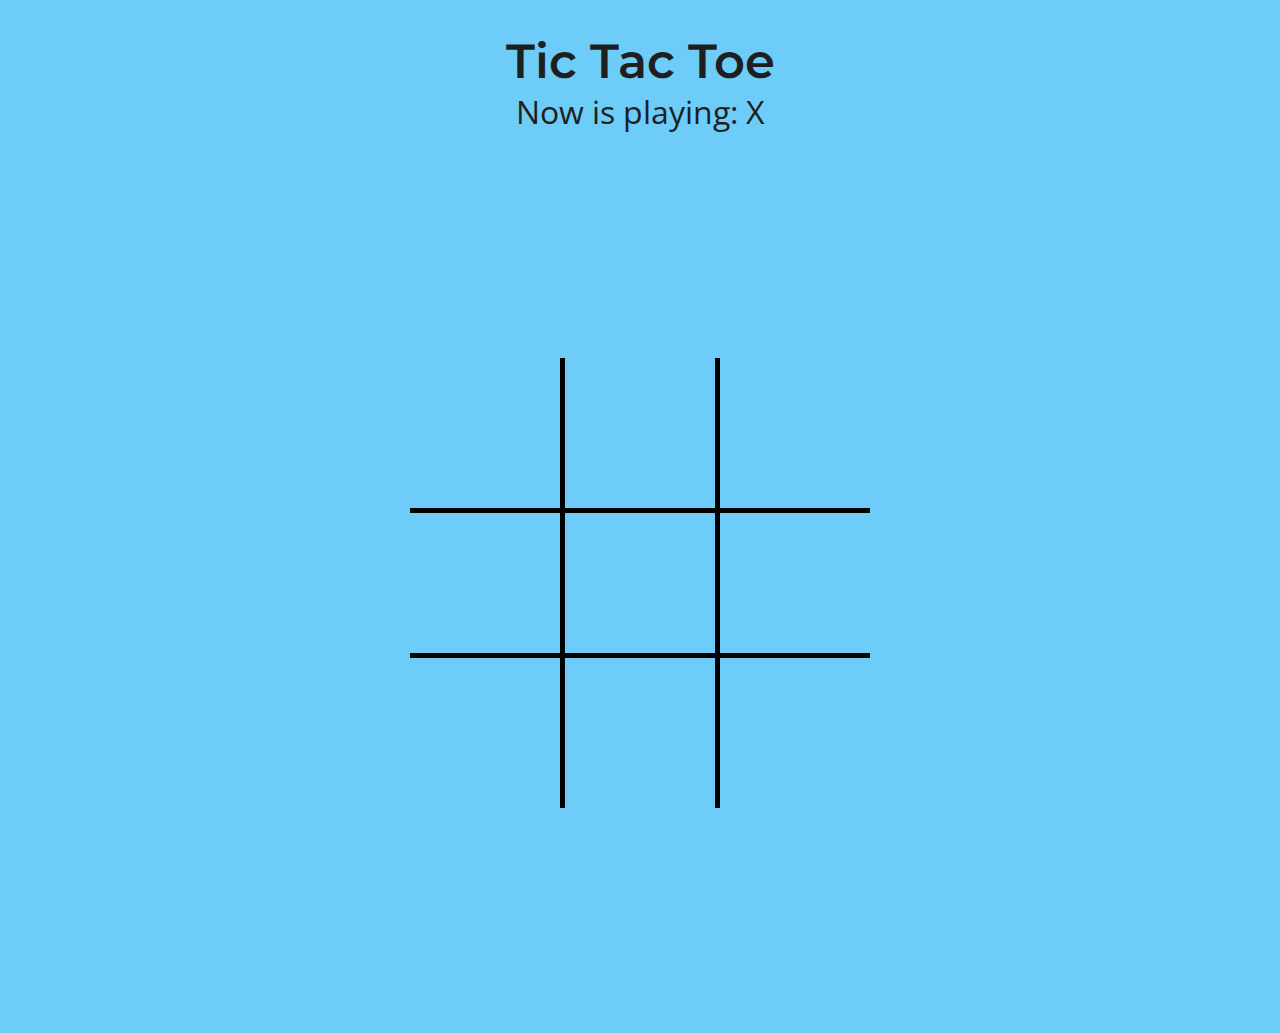
==== index.html @ 9acc7803 "First commit, works in local" ====
<!DOCTYPE html>
<html lang="en">

<head>
    <meta charset="UTF-8">
    <meta http-equiv="X-UA-Compatible" content="IE=edge">
    <meta name="viewport" content="width=device-width, initial-scale=1.0">
    <title>Tic Tac Toe Proyect</title>
    <link rel="stylesheet" href="styles.css">
</head>
<!-- To display "Game over" put class bg-game-over into body and display block p class game over -->
<body class="">
    <div class="header">
        <h1 class="game-name">Tic Tac Toe</h1>
        <p class="playing-display" style="display: block">Now is playing: <span id="playerActive">X</span></p>
        <p class="game-over" style="display: none">
            Game Over
            <br>
            <span>X Won!</span>
        </p>
    </div>


    <div class="board playing-x" id="board">
        <div class="column column-1">
            <div class="cell row-1" id="cell-11"></div>
            <div class="cell row-2" id="cell-21"></div>
            <div class="cell row-3" id="cell-31"></div>
        </div>
        <div class="column column-2">
            <div class="cell row-1" id="cell-12"></div>
            <div class="cell row-2" id="cell-22"></div>
            <div class="cell row-3" id="cell-32"></div>
        </div>
        <div class="column column-3">
            <div class="cell row-1" id="cell-13"></div>
            <div class="cell row-2" id="cell-23"></div>
            <div class="cell row-3" id="cell-33"></div>
        </div>
    </div>


    <script src="main.js"></script>
</body>

</html>
---- styles.css ----
@import url('https://fonts.googleapis.com/css2?family=Montserrat:wght@600&display=swap');
@import url('https://fonts.googleapis.com/css2?family=Open+Sans+Condensed:wght@300&display=swap');
:root {
    /* VARIABLES */
    --cell-size: 150px;
    --mark-size: calc(var(--cell-size) * .80);
    --cell-borders: 5px solid #000;
    --player-color: #000;
    --hover-color: #DFDFDF;
/*      --bg-color: #EFEFFE; */
     --bg-color: rgb(109, 204, 248);
}
* {
    margin: 0;
    padding: 0;
    box-sizing: border-box;
}
body {
    background-color: var(--bg-color);
    color: #1F1F1F;
    overflow: hidden;
}

.header {
    padding-top: 2rem;
    text-align: center;
    font-family: 'Montserrat', sans-serif;
}
.game-name {
    font-size: 3rem;
    font-weight: 600;
}
.playing-display {
    font-size: 2rem;
    font-family: 'Open Sans Condensed', sans-serif; 
}
.game-over {
    font-size: 5rem;
    color: white;
    text-transform: uppercase;
    position: fixed;
    top: 50%;
    left: 50%;
    transform: translate(-50%, -50%);
    z-index: 1000;
}
.game-over span {
    text-transform: initial;
    font-size: 3.5rem;
}
.bg-game-over {
    background-color: #333;
    z-index: 500;
}

.board {
    width: 100vw;
    height: 100vh;
    display: grid;
    justify-content: center;
    align-content: center;
    grid-template-columns: repeat(3, auto);
    justify-items: center;
    align-items: center;
}
.cell {
    width: var(--cell-size);
    height: var(--cell-size);
    cursor: pointer;
    display: flex;
    justify-content: center;
    align-items: center;
}
.column-2 { 
    border-left: var(--cell-borders);
    border-right: var(--cell-borders);
}
.row-2 {
    border-top: var(--cell-borders);
    border-bottom: var(--cell-borders);
}

.x,.o {
    cursor: default;
}
.x::after,
.x::before,
.playing-x .cell:not(.x):not(.o):hover::before,
.playing-x .cell:not(.x):not(.o):hover::after {
    position: absolute;
    content: '';
    width: calc(var(--mark-size) * .10);
    height: var(--mark-size);
    background-color: var(--player-color);
    border-radius: 45%;
}
.x::after,
.playing-x .cell:not(.x):not(.o):hover::after {
    transform: rotate(45deg);
}
.x::before,
.playing-x .cell:not(.x):not(.o):hover::before {
    transform: rotate(-45deg);
}

.o::after,
.o::before,
.playing-o .cell:not(.x):not(.o):hover::after,
.playing-o .cell:not(.x):not(.o):hover::before {
    position: absolute;
    content: '';
    width: calc(var(--mark-size) * .8);
    height: calc(var(--mark-size) * .8);
    background-color: transparent;
    border: var(--player-color) calc(var(--mark-size) * .10) solid;
    border-radius: 50%;
}

.playing-o .cell:not(.x):not(.o):hover::before,
.playing-x .cell:not(.x):not(.o):hover::after,
.playing-x .cell:not(.x):not(.o):hover::before {
    background-color: var(--hover-color);
}


@media (max-width: 576px) {
    :root {
        --cell-size: 120px;
    }
}
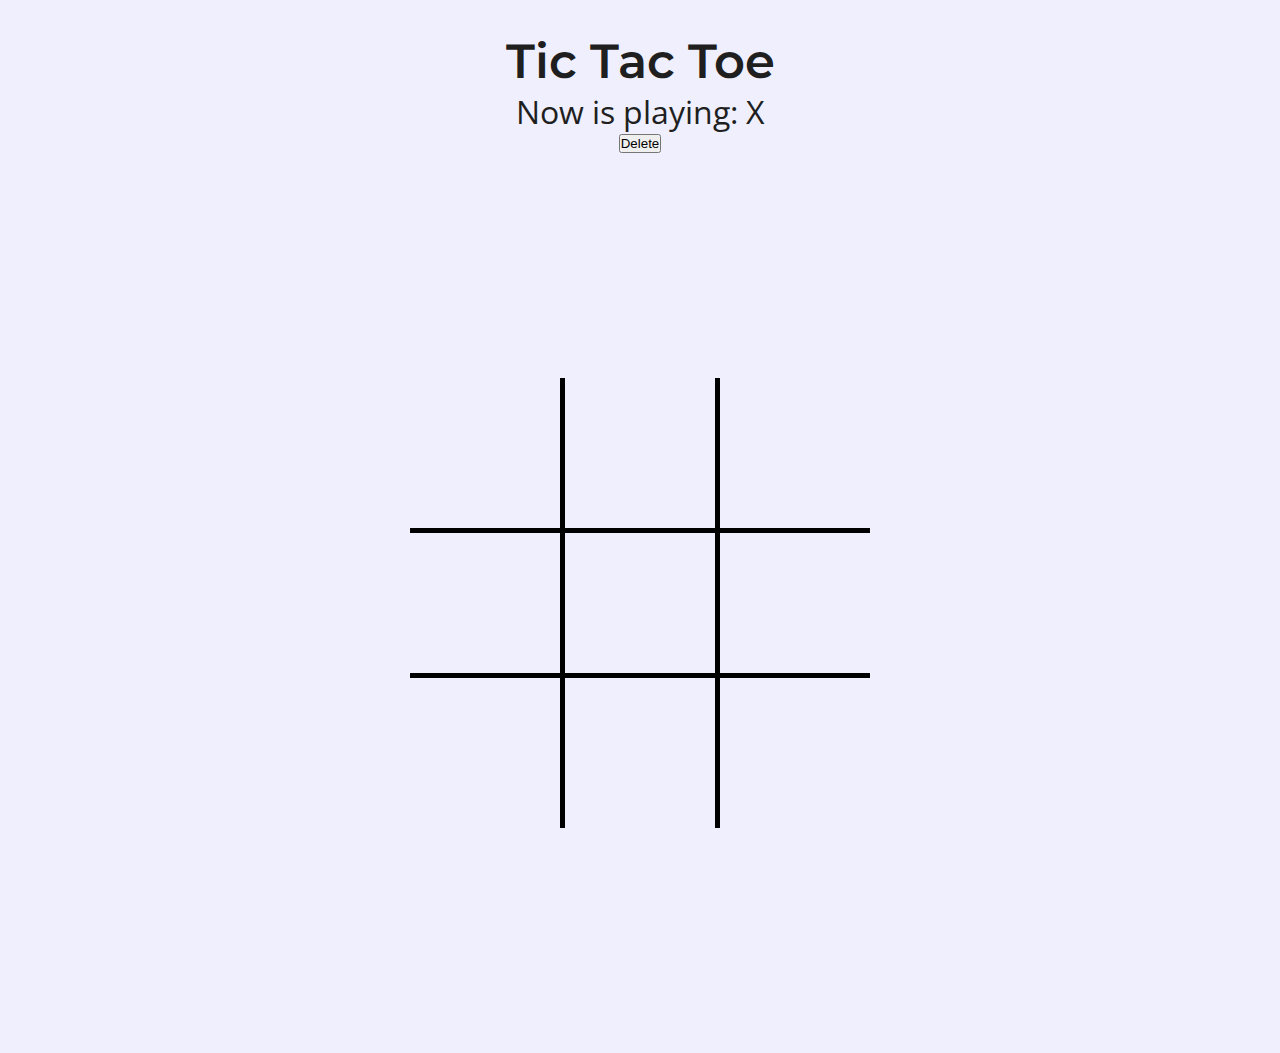
==== commit 02ee3198: "Beta version TIC TAC TOE multiplayer" ====
--- a/index.html
+++ b/index.html
@@ -17,6 +17,10 @@
             Game Over
             <br>
             <span>X Won!</span>
+
+            <form action="PHP/test.php" method="POST">
+                <button>Delete</button>
+            </form>
         </p>
     </div>
 
--- a/styles.css
+++ b/styles.css
@@ -7,8 +7,8 @@
     --cell-borders: 5px solid #000;
     --player-color: #000;
     --hover-color: #DFDFDF;
-/*      --bg-color: #EFEFFE; */
-     --bg-color: rgb(109, 204, 248);
+    --bg-color: #EFEFFE;
+/*      --bg-color: rgb(109, 204, 248); */
 }
 * {
     margin: 0;
@@ -116,7 +116,10 @@
     border-radius: 50%;
 }
 
-.playing-o .cell:not(.x):not(.o):hover::before,
+.playing-o .cell:not(.x):not(.o):hover::after,
+.playing-o .cell:not(.x):not(.o):hover::before {
+    border-color: var(--hover-color);
+}
 .playing-x .cell:not(.x):not(.o):hover::after,
 .playing-x .cell:not(.x):not(.o):hover::before {
     background-color: var(--hover-color);
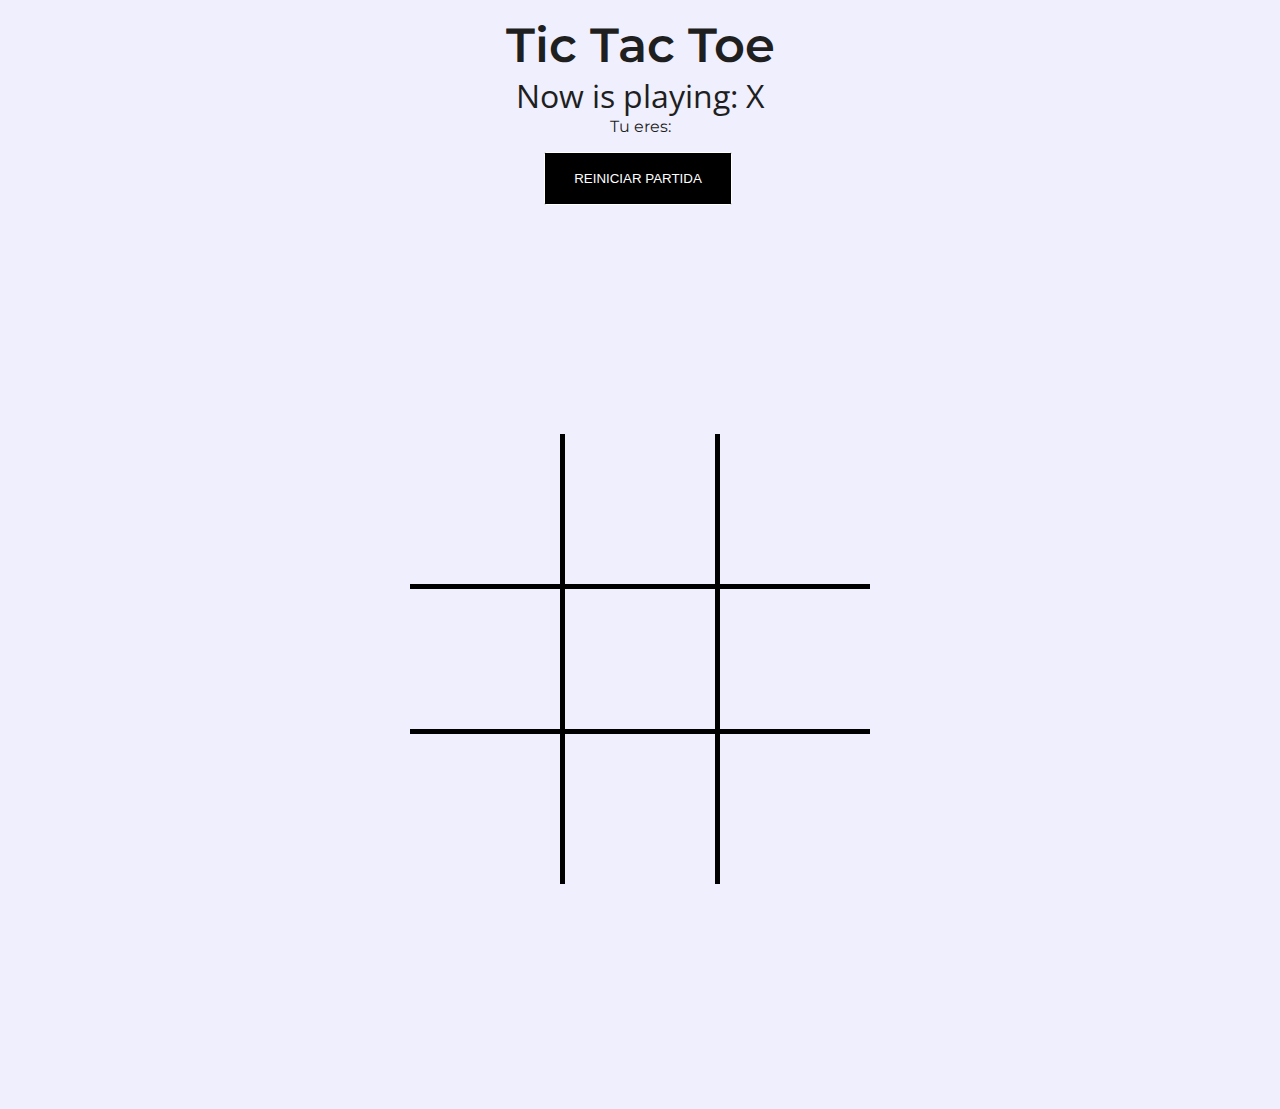
==== commit fc43edad: "Adding payers name" ====
--- a/index.html
+++ b/index.html
@@ -13,17 +13,17 @@
     <div class="header">
         <h1 class="game-name">Tic Tac Toe</h1>
         <p class="playing-display" style="display: block">Now is playing: <span id="playerActive">X</span></p>
+        <p>Tu eres: <span id="playerIcon"></span></p>
         <p class="game-over" style="display: none">
             Game Over
             <br>
             <span>X Won!</span>
 
             <form action="PHP/test.php" method="POST">
-                <button>Delete</button>
+                <button class="btn">REINICIAR PARTIDA</button>
             </form>
         </p>
     </div>
-
 
     <div class="board playing-x" id="board">
         <div class="column column-1">
--- a/styles.css
+++ b/styles.css
@@ -22,7 +22,7 @@
 }
 
 .header {
-    padding-top: 2rem;
+    padding-top: 1rem;
     text-align: center;
     font-family: 'Montserrat', sans-serif;
 }
@@ -52,6 +52,26 @@
     background-color: #333;
     z-index: 500;
 }
+.btn {
+    display: inline-block;
+    padding:1.35em 2.2em;
+    border:0.1em solid #FFFFFF;
+    margin:1rem 0.3em 0.3em 0;
+    border-radius:0.12em;
+    box-sizing: border-box;
+    text-decoration:none;
+    font-family:'Roboto',sans-serif;
+    font-weight:300;
+    color:#FFFFFF;
+    text-align:center;
+    transition: all 0.2s;
+    background-color: #000000;
+}
+.btn:hover {
+    color:#000000;
+    background-color:#FFFFFF;
+    border-color: #000000;
+    }
 
 .board {
     width: 100vw;
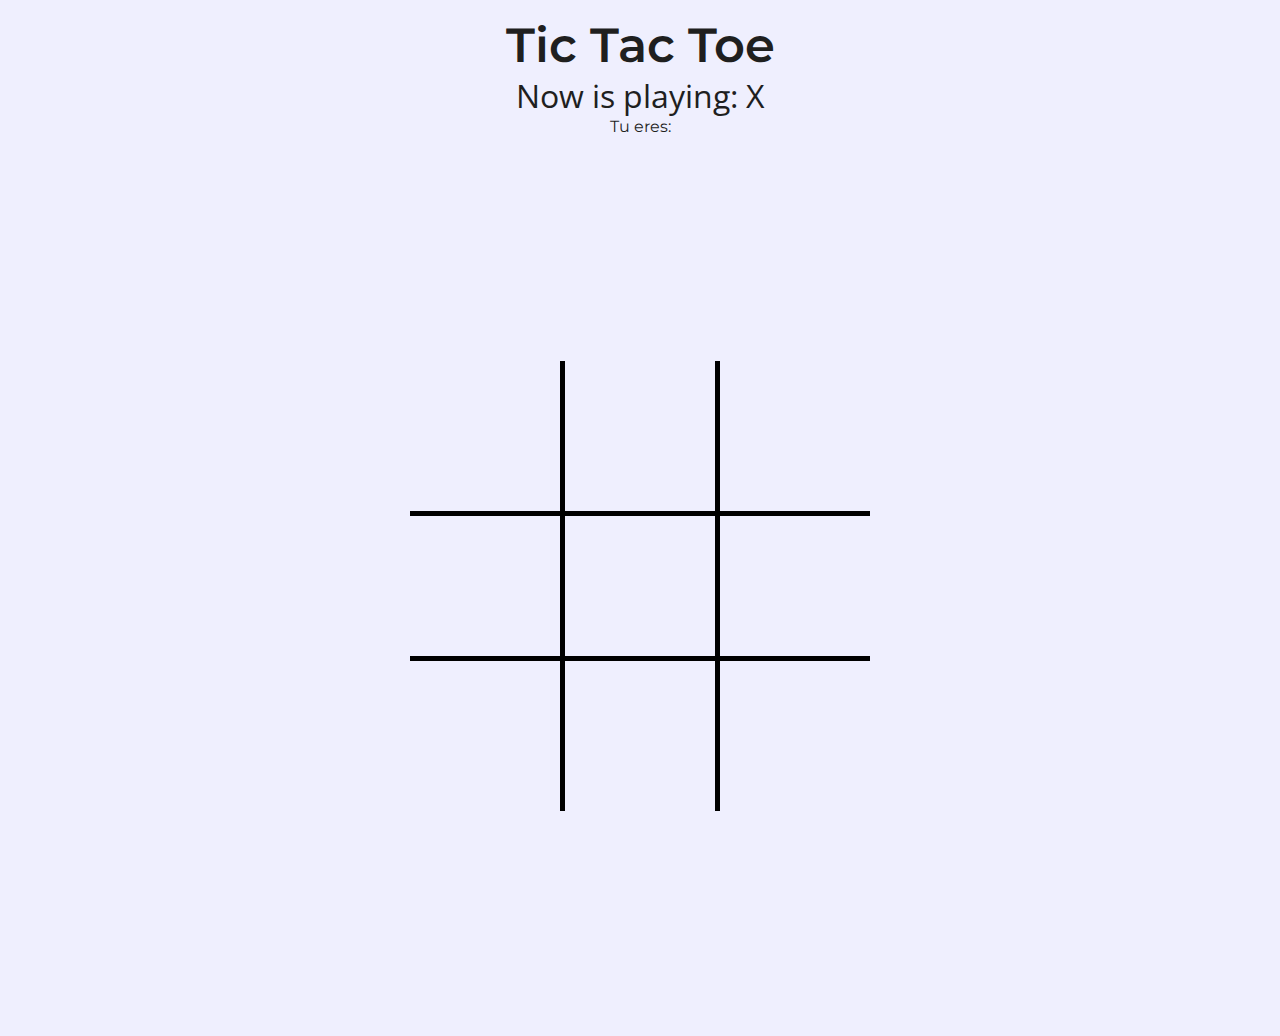
==== commit f2082b2d: "game over page CSS and some Js features" ====
--- a/index.html
+++ b/index.html
@@ -9,20 +9,16 @@
     <link rel="stylesheet" href="styles.css">
 </head>
 <!-- To display "Game over" put class bg-game-over into body and display block p class game over -->
-<body class="">
+<body class="" id="body">
     <div class="header">
         <h1 class="game-name">Tic Tac Toe</h1>
         <p class="playing-display" style="display: block">Now is playing: <span id="playerActive">X</span></p>
         <p>Tu eres: <span id="playerIcon"></span></p>
-        <p class="game-over" style="display: none">
-            Game Over
-            <br>
-            <span>X Won!</span>
-
-            <form action="PHP/test.php" method="POST">
-                <button class="btn">REINICIAR PARTIDA</button>
-            </form>
-        </p>
+        <div class="game-over" style="display: none" id="gameOver">
+            <span>Game Over!</span>
+            <p id="winnerId"></p>
+            <button class="btn" id="newGame">NUEVA PARTIDA</button>
+        </div>
     </div>
 
     <div class="board playing-x" id="board">
--- a/styles.css
+++ b/styles.css
@@ -37,7 +37,6 @@
 .game-over {
     font-size: 5rem;
     color: white;
-    text-transform: uppercase;
     position: fixed;
     top: 50%;
     left: 50%;
@@ -45,8 +44,11 @@
     z-index: 1000;
 }
 .game-over span {
-    text-transform: initial;
-    font-size: 3.5rem;
+    text-transform: uppercase;
+}
+.game-over p {
+    display: block;
+    font-size: 2.5rem;
 }
 .bg-game-over {
     background-color: #333;
@@ -56,7 +58,6 @@
     display: inline-block;
     padding:1.35em 2.2em;
     border:0.1em solid #FFFFFF;
-    margin:1rem 0.3em 0.3em 0;
     border-radius:0.12em;
     box-sizing: border-box;
     text-decoration:none;
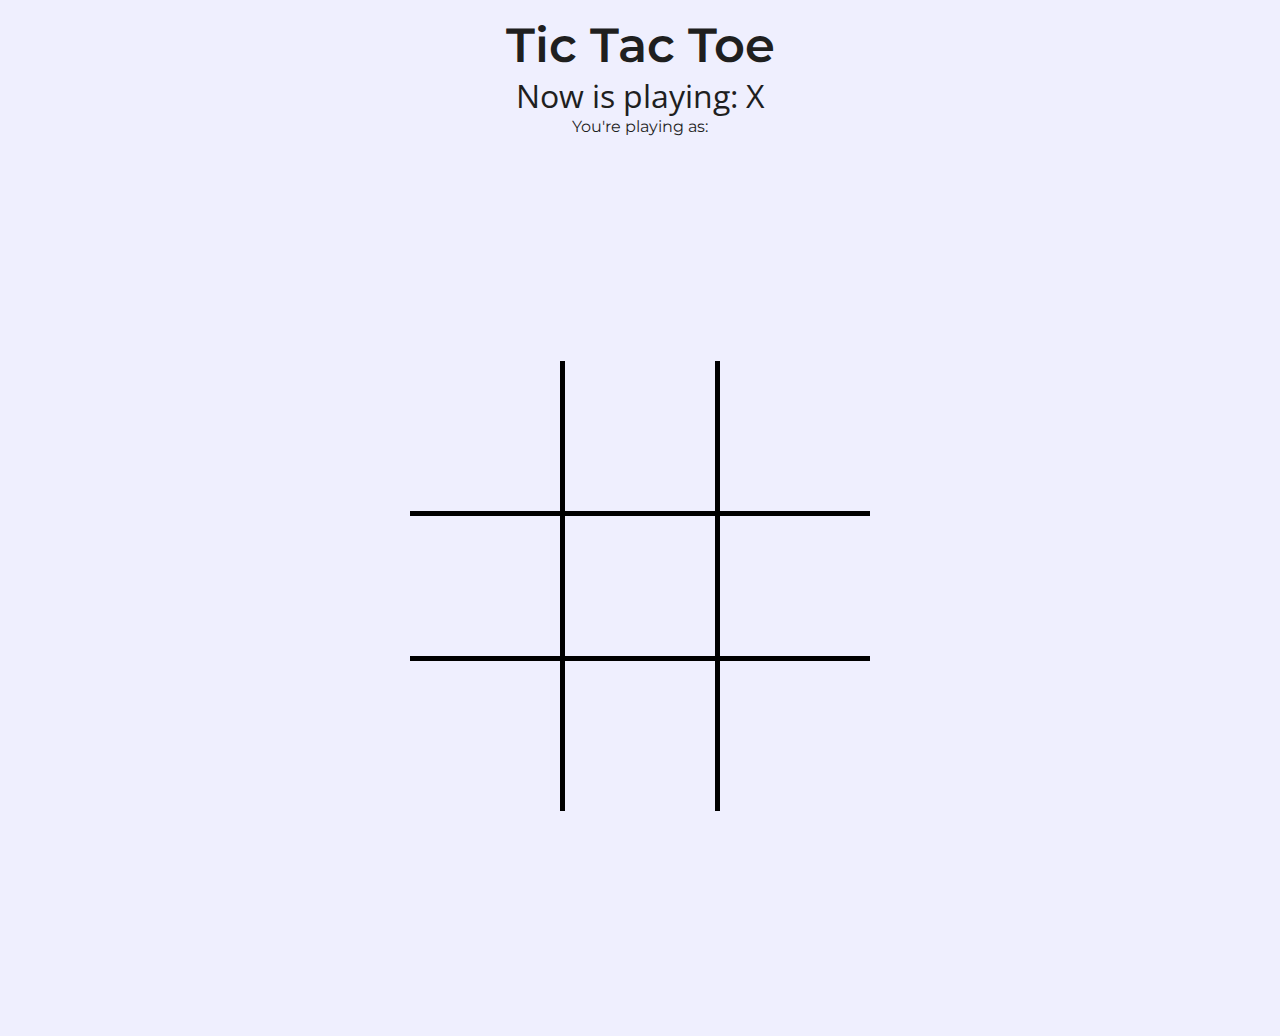
==== commit d395d992: "Game over implemented" ====
--- a/index.html
+++ b/index.html
@@ -13,7 +13,7 @@
     <div class="header">
         <h1 class="game-name">Tic Tac Toe</h1>
         <p class="playing-display" style="display: block">Now is playing: <span id="playerActive">X</span></p>
-        <p>Tu eres: <span id="playerIcon"></span></p>
+        <p>You're playing as: <span id="playerIcon"></span></p>
         <div class="game-over" style="display: none" id="gameOver">
             <span>Game Over!</span>
             <p id="winnerId"></p>
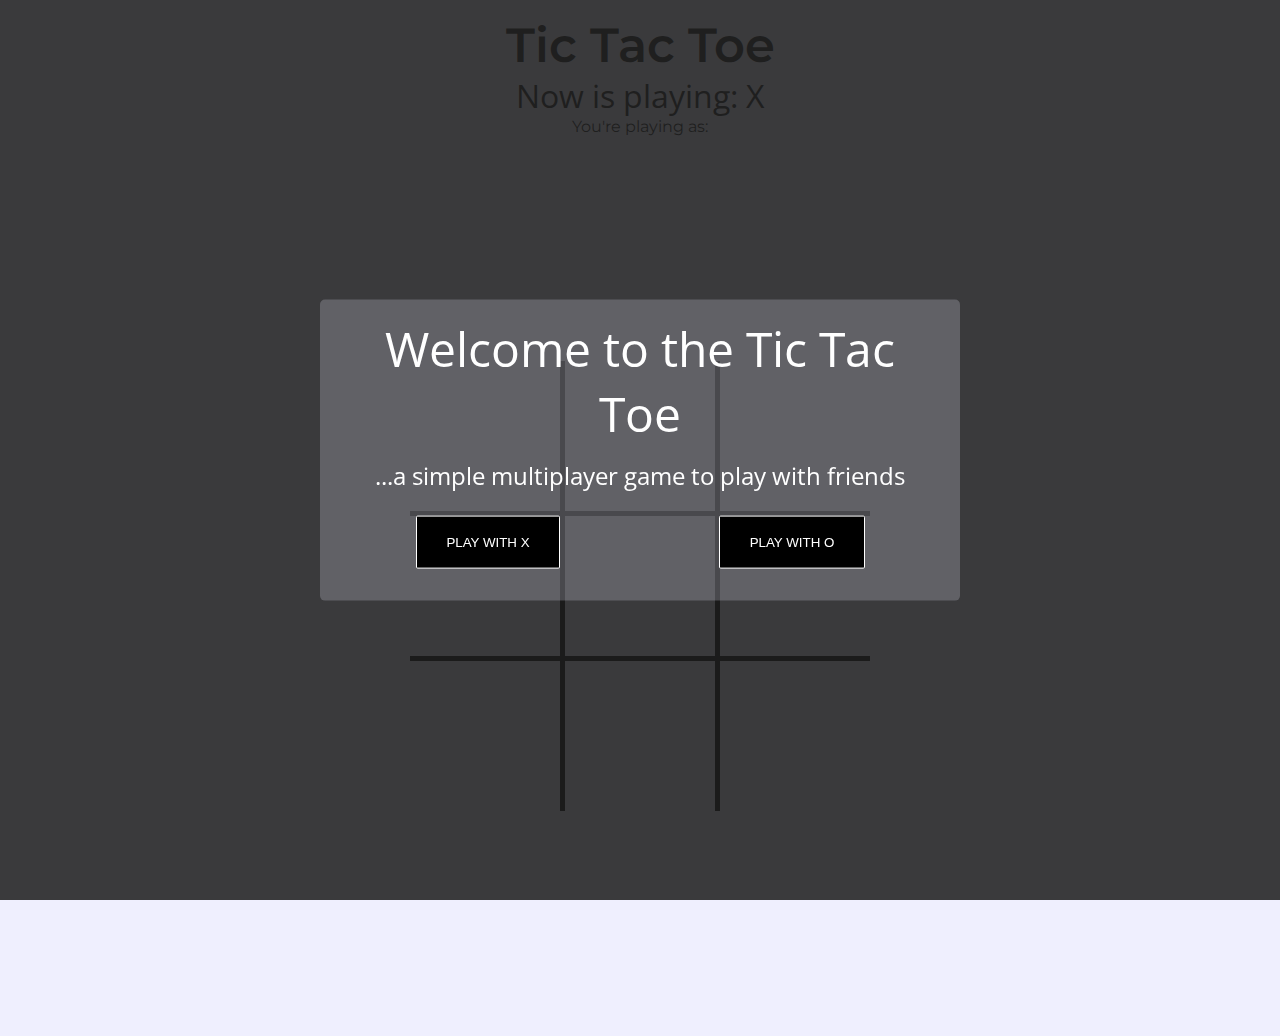
==== commit 562df409: "Version Beta multiplayer Tic Tac Toe, added main menu and other features and bugs fixed" ====
--- a/index.html
+++ b/index.html
@@ -1,5 +1,5 @@
 <!DOCTYPE html>
-<html lang="en">
+<html lang="es">
 
 <head>
     <meta charset="UTF-8">
@@ -8,17 +8,42 @@
     <title>Tic Tac Toe Proyect</title>
     <link rel="stylesheet" href="styles.css">
 </head>
-<!-- To display "Game over" put class bg-game-over into body and display block p class game over -->
-<body class="" id="body">
+
+<body id="body">
+
+
+    <div class="menu" style="display: block;" id="gameMenu">
+        <div class="menu-container">
+            <div class="menu-header">
+                <p class="card-header">Welcome to the Tic Tac Toe</p>
+                <p>...a simple multiplayer game to play with friends</p>
+            </div>
+            <div class="menu-config">
+                <!-- .selected class -->
+                <div class="select-player-icon">
+                    <button class="select-player select-x btn" data-player="X">Play with X</button>
+                    <button class="select-player select-o btn" data-player="O">Play with O</button>
+                </div>
+            </div>
+        </div>
+    </div>
+
+    <div class="game-over" style="display: none" id="gameOver">
+        <div class="game-over-container">
+            <div class="game-over-text">
+                <p class="card-header">Game Over!</p>
+                <p id="winnerId"></p>
+            </div>
+            <div class="newGame">
+                <button class="btn" id="newGame">NEW GAME</button>
+            </div>
+        </div>
+    </div>
+
     <div class="header">
         <h1 class="game-name">Tic Tac Toe</h1>
         <p class="playing-display" style="display: block">Now is playing: <span id="playerActive">X</span></p>
         <p>You're playing as: <span id="playerIcon"></span></p>
-        <div class="game-over" style="display: none" id="gameOver">
-            <span>Game Over!</span>
-            <p id="winnerId"></p>
-            <button class="btn" id="newGame">NUEVA PARTIDA</button>
-        </div>
     </div>
 
     <div class="board playing-x" id="board">
--- a/styles.css
+++ b/styles.css
@@ -21,6 +21,52 @@
     overflow: hidden;
 }
 
+.menu, .game-over {
+    position: absolute;
+    width: 100%;
+    height: 100%;
+    background-color: #1f1f1fde;
+    z-index: 1000;
+}
+
+.menu-container, .game-over-container {
+    position: fixed;
+    top: 50%;
+    left: 50%;
+    transform: translate(-50%, -50%);
+    background-color: #efeffe38;
+    border-radius: 5px;
+    padding: 1rem 1.5rem 2rem 1.5rem;
+}
+.menu-header, .game-over-text {
+    font-size: 1.5rem;
+    font-family: 'Open Sans Condensed', sans-serif;
+}
+.menu-header, .menu-config, .game-over-container {
+    color: #FFF;
+    text-align: center;
+    
+}
+.card-header {
+    font-size: 3rem;
+    margin-bottom: 0.8rem;
+}
+.menu-config, .newGame {
+    margin-top: 1.5rem;
+}
+.select-player-icon {
+    justify-content: center;
+
+    grid-column-gap: .5rem;
+    display: grid;
+    grid-template-columns: repeat(2, 50%);
+}
+.select-player {
+    text-transform: uppercase;
+    padding: 1rem;
+    justify-self: center;
+    align-self: center;
+}
 .header {
     padding-top: 1rem;
     text-align: center;
@@ -33,26 +79,6 @@
 .playing-display {
     font-size: 2rem;
     font-family: 'Open Sans Condensed', sans-serif; 
-}
-.game-over {
-    font-size: 5rem;
-    color: white;
-    position: fixed;
-    top: 50%;
-    left: 50%;
-    transform: translate(-50%, -50%);
-    z-index: 1000;
-}
-.game-over span {
-    text-transform: uppercase;
-}
-.game-over p {
-    display: block;
-    font-size: 2.5rem;
-}
-.bg-game-over {
-    background-color: #333;
-    z-index: 500;
 }
 .btn {
     display: inline-block;
@@ -67,13 +93,20 @@
     text-align:center;
     transition: all 0.2s;
     background-color: #000000;
+    cursor: pointer;
+    user-select: none;
+    outline: none;
 }
 .btn:hover {
     color:#000000;
     background-color:#FFFFFF;
     border-color: #000000;
     }
-
+.selected, .selected:hover {
+    background-color:#7F2F4F;
+    color:#FFFFFF;
+    border:0.1em solid #FFFFFF;
+}
 .board {
     width: 100vw;
     height: 100vh;
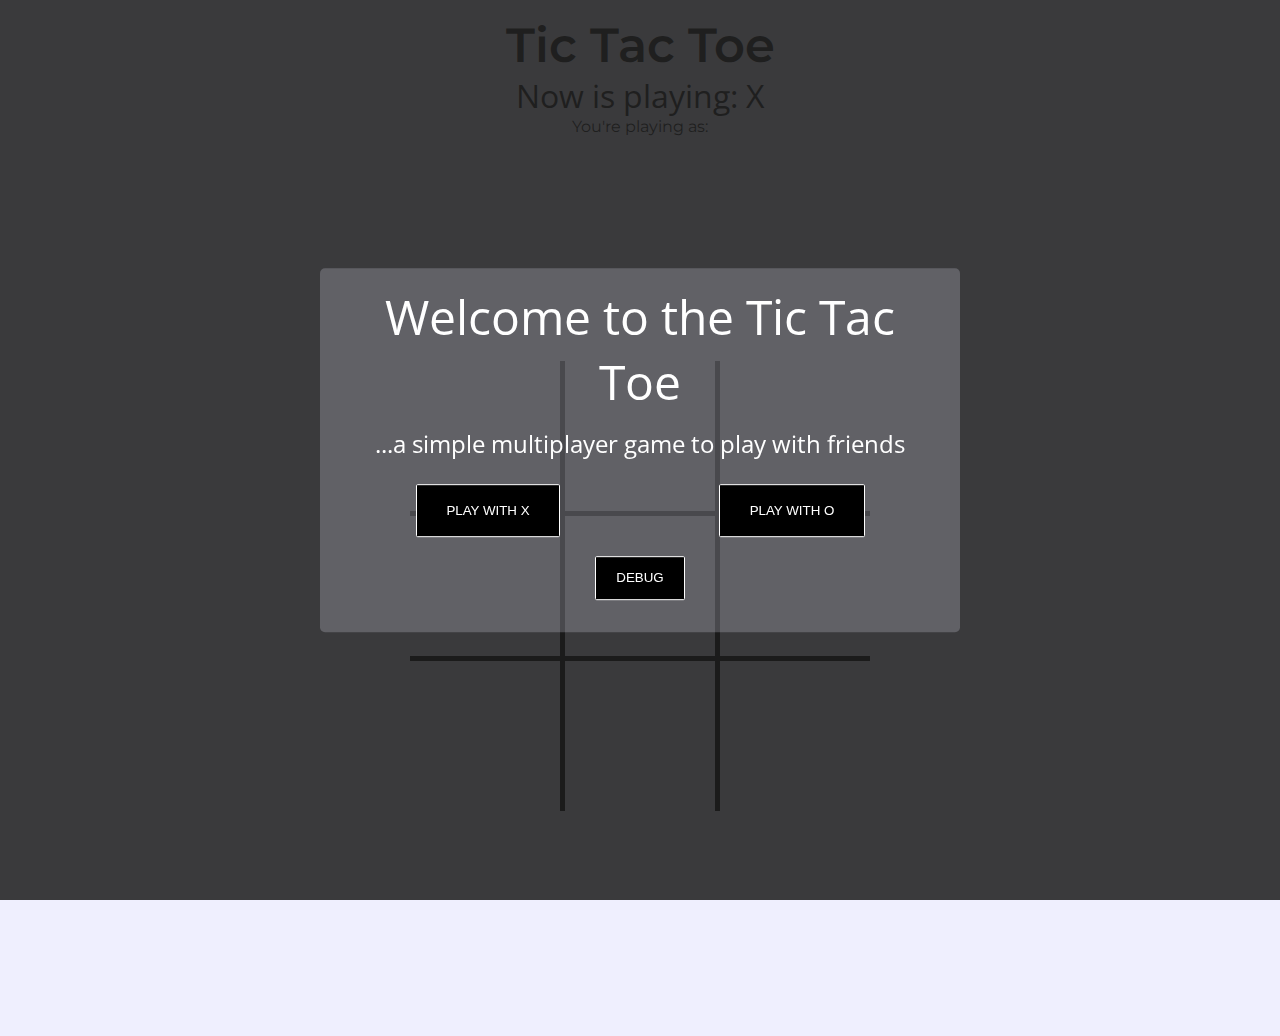
==== commit 75feac8f: "Bugs Fixed" ====
--- a/index.html
+++ b/index.html
@@ -23,6 +23,9 @@
                 <div class="select-player-icon">
                     <button class="select-player select-x btn" data-player="X">Play with X</button>
                     <button class="select-player select-o btn" data-player="O">Play with O</button>
+                </div>
+                <div class="debug-btn">
+                    <button class="select-player debug btn btn-sm">Debug</button>
                 </div>
             </div>
         </div>
--- a/styles.css
+++ b/styles.css
@@ -23,8 +23,8 @@
 
 .menu, .game-over {
     position: absolute;
-    width: 100%;
-    height: 100%;
+    width: 100vw;
+    height: 100vh;
     background-color: #1f1f1fde;
     z-index: 1000;
 }
@@ -56,10 +56,12 @@
 }
 .select-player-icon {
     justify-content: center;
-
     grid-column-gap: .5rem;
     display: grid;
     grid-template-columns: repeat(2, 50%);
+}
+.debug-btn {
+    margin-top: 1.2rem;
 }
 .select-player {
     text-transform: uppercase;
@@ -96,6 +98,9 @@
     cursor: pointer;
     user-select: none;
     outline: none;
+}
+.btn-sm {
+    padding:1em 1.5em;
 }
 .btn:hover {
     color:#000000;
